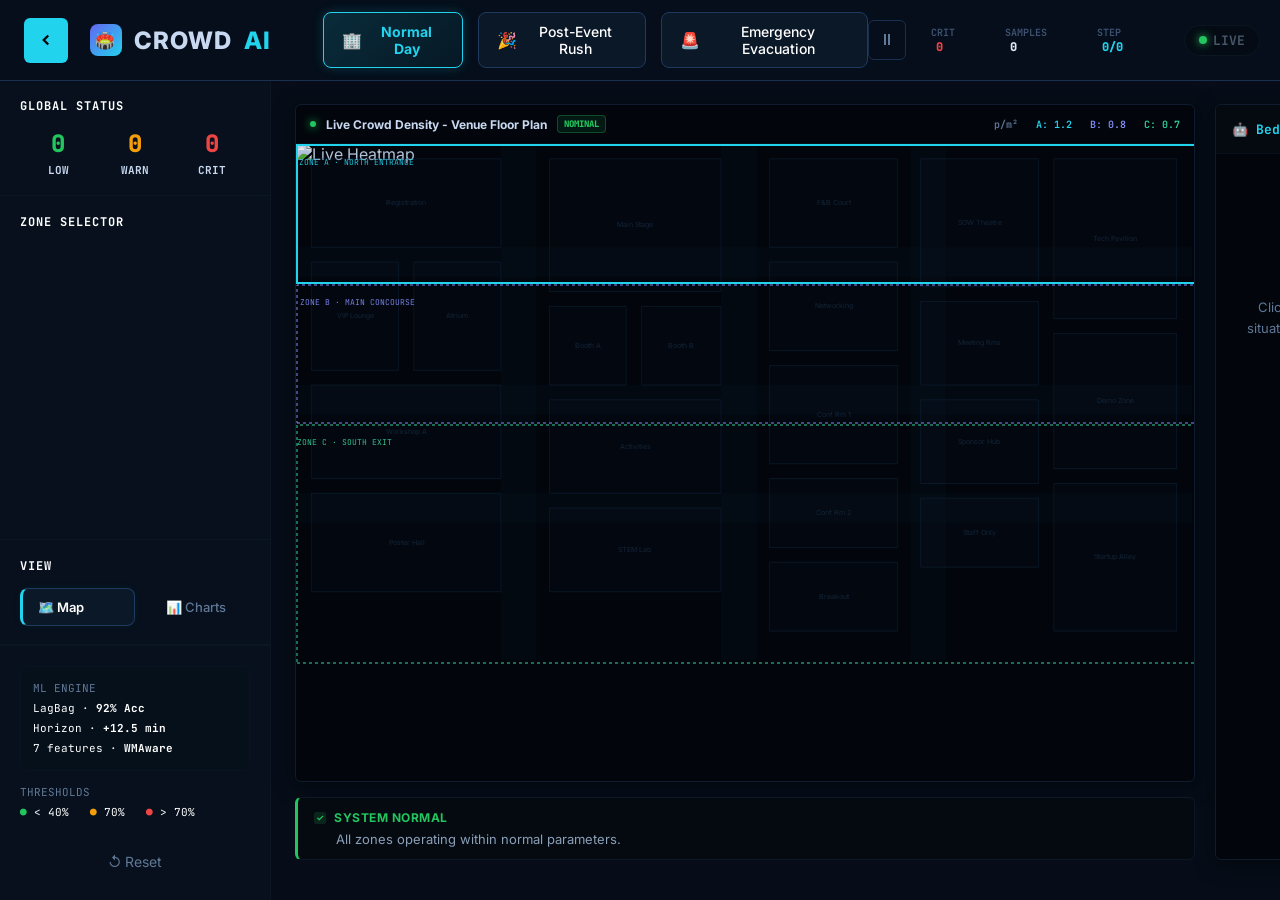
==== static/index.html @ 2c4a00a9 "feat: Add Bedrock AI Synthesis interface and finalize FastAPI UI" ====
<!DOCTYPE html>
<html lang="en">

<head>
    <meta charset="UTF-8">
    <meta name="viewport" content="width=device-width, initial-scale=1.0">
    <title>CrowdAI — Control Room</title>
    <link rel="stylesheet" href="/static/css/style.css">
    <link
        href="https://fonts.googleapis.com/css2?family=Inter:wght@400;500;600;700;800&family=JetBrains+Mono:wght@400;600;800&display=swap"
        rel="stylesheet">
    <script src="https://cdn.plot.ly/plotly-2.32.0.min.js" charset="utf-8"></script>
</head>

<body>
    <!-- Top Navigation -->
    <nav class="cr-nav">
        <!-- Left Section -->
        <div class="nav-left">
            <button class="btn-icon" id="btn-sidebar-toggle">
                <svg id="sidebar-icon" width="18" height="18" viewBox="0 0 24 24" fill="none" stroke="currentColor"
                    stroke-width="3">
                    <polyline points="15 18 9 12 15 6"></polyline>
                </svg>
            </button>
            <div class="cr-logo">
                <div class="cr-logo-icon">🏟️</div>
                CROWD<span style="color:#22D3EE;">AI</span>
            </div>
            <div class="scenario-selector">
                <button class="nav-scenario active" data-scenario="🏢 Normal Day"><span class="s-icon">🏢</span> Normal
                    Day</button>
                <button class="nav-scenario" data-scenario="🎉 Post-Event Rush"><span class="s-icon">🎉</span>
                    Post-Event Rush</button>
                <button class="nav-scenario" data-scenario="🚨 Emergency Evacuation"><span class="s-icon">🚨</span>
                    Emergency Evacuation</button>
            </div>
        </div>

        <!-- Right Section -->
        <div class="nav-right">
            <button class="btn-pause" id="btn-toggle">⏸</button>
            <div class="nav-stat">CRIT <b id="nav-crit" style="color:#EF4444">0</b></div>
            <div class="nav-stat">SAMPLES <b id="nav-samples" style="color:#e2e8f0">0</b></div>
            <div class="nav-stat">STEP <b id="nav-step" style="color:#22D3EE">0/0</b></div>
            <div class="live-pill">
                <span class="dot-live" id="live-indicator"></span> <span id="nav-live-text">LIVE</span>
            </div>
        </div>
    </nav>

    <div class="app-container">
        <!-- Sidebar -->
        <aside class="sidebar" id="main-sidebar">
            <div class="sidebar-section">
                <h3>GLOBAL STATUS</h3>
                <div class="global-status-row">
                    <div class="gs-item">
                        <div class="gs-val" id="gs-low" style="color:#22C55E">0</div>
                        <div class="gs-lbl">LOW</div>
                    </div>
                    <div class="gs-item">
                        <div class="gs-val" id="gs-warn" style="color:#F59E0B">0</div>
                        <div class="gs-lbl">WARN</div>
                    </div>
                    <div class="gs-item">
                        <div class="gs-val" id="gs-crit" style="color:#EF4444">0</div>
                        <div class="gs-lbl">CRIT</div>
                    </div>
                </div>
            </div>

            <div class="sidebar-section" style="flex:1;">
                <h3>ZONE SELECTOR</h3>
                <div id="zone-cards-wrapper">
                    <!-- Javascript populates zone cards -->
                </div>
            </div>

            <div class="sidebar-section">
                <h3>VIEW</h3>
                <div class="view-toggle">
                    <button class="view-btn active" data-view="map">🗺️ Map</button>
                    <button class="view-btn" data-view="charts">📊 Charts</button>
                </div>
            </div>

            <div class="sidebar-footer">
                <div class="ml-footer">
                    <span style="color:#607898">ML ENGINE</span><br>
                    LagBag · <b>92% Acc</b><br>
                    Horizon · <b>+12.5 min</b><br>
                    7 features · <b>WMAware</b>
                </div>
                <div class="thresholds">
                    <span style="color:#607898">THRESHOLDS</span><br>
                    <span style="color:#22C55E">●</span> &lt; 40% &nbsp;
                    <span style="color:#F59E0B">●</span> 70% &nbsp;
                    <span style="color:#EF4444">●</span> &gt; 70%
                </div>
                <button class="btn-reset" onclick="resetSimulation()">↺ Reset</button>
            </div>
        </aside>

        <!-- Main Content -->
        <main class="main-content">
            <!-- Map View -->
            <div id="view-map" class="view-container active" style="flex-direction: row; gap: 20px;">
                <!-- Left Column -->
                <div style="flex: 0 0 900px; display: flex; flex-direction: column;">
                    <div class="hmap-card" style="margin-bottom: 0;">
                        <div class="hmap-hdr">
                            <div style="display:flex;align-items:center;gap:10px;font-size:12px;font-weight:700;">
                                <span class="dot-live" style="width:6px;height:6px;"></span>
                                Live Crowd Density - Venue Floor Plan
                                <span id="map-status-badge" class="badge">NOMINAL</span>
                            </div>
                            <div style="font-family:'JetBrains Mono';font-size:10px;color:#607898;font-weight:600;">
                                p/m² &nbsp;
                                <span style="color:#22D3EE">A: <span id="map-z1">1.2</span></span> &nbsp;
                                <span style="color:#818CF8">B: <span id="map-z2">0.8</span></span> &nbsp;
                                <span style="color:#34D399">C: <span id="map-z3">0.7</span></span>
                            </div>
                        </div>
                        <div class="hmap-body">
                            <img id="heatmap-img" src="" alt="Live Heatmap">
                            <div id="map-plotly"></div>
                        </div>
                    </div>

                    <div class="system-status-banner" id="system-banner" style="margin-top: 15px;">
                        <div style="display:flex;align-items:center;gap:8px;margin-bottom:6px;">
                            <div class="checkbox-mock checked">✓</div>
                            <b id="banner-title" style="color:#22C55E;font-size:12px;letter-spacing:0.5px;">SYSTEM NORMAL</b>
                        </div>
                        <div id="banner-desc" style="color:#8a9fb8;font-size:13px;margin-left:22px;">All zones operating within normal parameters.</div>
                    </div>
                </div>

                <!-- Right Column (AI Overview) -->
                <div class="ai-panel">
                    <div class="ai-panel-hdr">
                        <div style="display:flex;align-items:center;gap:8px;">
                            <span>🤖</span> Bedrock AI Synthesis
                        </div>
                        <button id="btn-refresh-ai" class="btn-icon-small" title="Generate New Overview">↻ Run</button>
                    </div>
                    <div class="ai-panel-body" id="ai-overview-text">
                        <div style="text-align: center; color: #607898; margin-top: 60px;">
                            <div style="font-size: 32px; margin-bottom: 16px;">🧠</div>
                            Click <b>Run</b> to synthesize a real-time situation report using <b>Claude 3 Haiku</b>.
                        </div>
                    </div>
                </div>
            </div>

            <!-- Charts View -->
            <div id="view-charts" class="view-container" style="display:none;">
                <div class="zone-tabs" id="zone-tabs">
                    <button class="zone-tab active" data-zone="Zone_A"><span class="play-icon">▶</span> North</button>
                    <button class="zone-tab" data-zone="Zone_B">Main</button>
                    <button class="zone-tab" data-zone="Zone_C">South</button>
                </div>

                <div class="charts-title-row">
                    <span class="title-bar"></span>
                    Analytics — <span id="charts-zone-title"
                        style="color:#e2e8f0;margin-left:8px;font-weight:600;">North Entrance</span>
                </div>

                <div class="charts-grid-top">
                    <div class="chart-card">
                        <div class="chart-hdr">
                            <div><span class="chart-lbl">DENSITY</span> <span class="chart-unit">p/m²</span></div>
                            <div class="chart-val" id="cv-density" style="color:#EF4444">0.00</div>
                        </div>
                        <div id="chart-density" class="plotly-container"></div>
                    </div>
                    <div class="chart-card">
                        <div class="chart-hdr">
                            <div><span class="chart-lbl">VELOCITY</span> <span class="chart-unit">m/s</span></div>
                            <div class="chart-val" id="cv-velocity" style="color:#F59E0B">0.00</div>
                        </div>
                        <div id="chart-velocity" class="plotly-container"></div>
                    </div>
                    <div class="chart-card">
                        <div class="chart-hdr">
                            <div><span class="chart-lbl">HEADCOUNT</span></div>
                            <div class="chart-val" id="cv-headcount" style="color:#22D3EE">0.00</div>
                        </div>
                        <div id="chart-headcount" class="plotly-container"></div>
                    </div>
                </div>

                <div class="charts-title-row" style="margin-top:10px;">
                    <span class="title-bar" style="background:#c084fc;"></span>
                    AI Prediction — <span style="color:#e2e8f0;margin-left:8px;font-weight:600;">Horizon Forecast</span>
                </div>

                <div class="charts-grid-top" style="grid-template-columns: repeat(2, 1fr);">
                    <div class="chart-card">
                        <div class="chart-hdr">
                            <div><span class="chart-lbl">TIME TO CONGESTION</span> <span class="chart-unit">min</span>
                            </div>
                            <div class="chart-val" id="cv-time" style="color:#c084fc">--</div>
                        </div>
                        <div id="chart-time" class="plotly-container"></div>
                    </div>
                    <div class="chart-card">
                        <div class="chart-hdr">
                            <div><span class="chart-lbl">AI RISK PROBABILITY</span> <span class="chart-unit">%</span>
                            </div>
                            <div class="chart-val" id="cv-prob" style="color:#F59E0B">0.0%</div>
                        </div>
                        <div id="chart-prob" class="plotly-container"></div>
                    </div>
                </div>


            </div>
        </main>
    </div>

    <script src="/static/js/script.js"></script>
</body>

</html>
---- static/css/style.css ----
/* ── Base ── */
:root {
    --bg-main: #060d18;
    --bg-nav: rgba(7,16,28,0.85);
    --bg-sidebar: #07101c;
    --bg-card: #0a1420;
    --border: #1a3050;
    --border-soft: #0a1622;
    --text-main: #c8d8f0;
    --text-muted: #607898;
    --cyan: #22D3EE;
    --indigo: #818CF8;
    --green: #22C55E;
    --yellow: #F59E0B;
    --red: #EF4444;
}

body {
    background: var(--bg-main);
    color: var(--text-main);
    font-family: 'Inter', system-ui, sans-serif;
    margin: 0;
    padding: 0;
    display: flex;
    flex-direction: column;
    height: 100vh;
    overflow: hidden; /* Prevent body scroll */
}

::-webkit-scrollbar{width:4px;height:4px}
::-webkit-scrollbar-track{background:var(--bg-main)}
::-webkit-scrollbar-thumb{background:#0f1e30;border-radius:2px}

/* ── Top Navigation ── */
.cr-nav {
    position: fixed; top: 0; left: 0; right: 0; height: 80px;
    background: var(--bg-nav); backdrop-filter: blur(12px);
    border-bottom: 1px solid var(--border); z-index: 100;
    padding: 0 20px 0 24px; display: flex; align-items: center; justify-content: space-between;
}

.nav-left { display: flex; align-items: center; gap: 12px; }
.btn-icon {
    width: 45px; height: 45px; border-radius: 6px; 
    background: var(--cyan); border: none; cursor: pointer;
    display: flex; align-items: center; justify-content: center; color: black;
}
.cr-logo {
    display: flex; align-items: center; gap: 12px;
    font-size: 24px; font-weight: 800; letter-spacing: 1px;
    margin-right: 30px; margin-left: 10px;
}
.cr-logo-icon {
    width:32px; height:32px; border-radius:8px;
    background:linear-gradient(135deg,#6366F1,#22D3EE);
    display:flex; align-items:center; justify-content:center; font-size:16px;
}

.scenario-selector {
    display: flex; gap: 15px; margin-left: 10px;
}
.nav-scenario {
    background: #0b1828; border: 1px solid #1e3a5f; color: #fff;
    padding: 10px 18px; border-radius: 8px; font-size: 14px; font-weight: 500;
    cursor: pointer; transition: all 0.2s ease; display: flex; align-items: center; gap: 8px;
    font-family: 'Inter', sans-serif;
}
.nav-scenario:hover {
    background: #13253f; border-color: #2d528b;
}
.nav-scenario.active {
    background: linear-gradient(135deg, rgba(34,211,238,0.15), rgba(34,211,238,0.05));
    border-color: var(--cyan); color: var(--cyan); font-weight: 700;
    box-shadow: 0 0 12px rgba(34,211,238,0.2);
}
.s-icon { font-size: 16px; }

.nav-right { display: flex; align-items: center; gap: 15px; }
.btn-pause {
    width: 40px; height: 40px; border-radius: 6px;
    background: transparent; border: 1px solid var(--border); color: var(--text-muted);
    font-size: 16px; cursor: pointer; transition: 0.2s; display: flex; align-items: center; justify-content: center;
}
.btn-pause:hover { color: #fff; border-color: var(--cyan); background: rgba(34,211,238,0.1); }
.nav-stat { font-size: 10px; color: #3d5070; font-family: 'JetBrains Mono', monospace; margin: 0 10px; font-weight: 700; }
.nav-stat b { font-weight: 800; font-size: 12px; margin-left: 5px; }
.live-pill {
    display: flex; align-items: center; gap: 6px;
    background: #050b14; border: 1px solid #0a1622;
    border-radius: 24px; padding: 6px 14px;
    font-size: 13px; font-weight: 700; color: #475569;
    font-family: 'JetBrains Mono', monospace; margin-left: 10px;
}

/* ── App Container ── */
.app-container {
    display: flex; margin-top: 80px; height: calc(100vh - 80px); width: 100%;
}

/* ── Sidebar ── */
.sidebar {
    width: 270px; min-width: 270px; background: var(--bg-sidebar); border-right: 1px solid var(--border-soft);
    display: flex; flex-direction: column; overflow-y: auto; overflow-x: hidden;
    transition: margin-left 0.3s cubic-bezier(0.4, 0, 0.2, 1);
}
.sidebar.collapsed {
    margin-left: -270px; /* Hide completely */
}

.sidebar-section {
    padding: 18px 20px; border-bottom: 1px solid var(--border-soft);
}
.sidebar-section h3 {
    margin: 0 0 14px 0; color: #fff; font-size: 12px; text-transform: uppercase;
    letter-spacing: 1px; font-family: 'JetBrains Mono', monospace; font-weight: 700;
}

.global-status-row {
    display: flex; justify-content: space-between; align-items: center; text-align: center;
}
.gs-item { flex: 1; }
.gs-val { font-family: 'JetBrains Mono', monospace; font-size: 24px; font-weight: 800; }
.gs-lbl { font-size: 11px; color: var(--text-main); font-family: 'JetBrains Mono', monospace; font-weight: bold; margin-top: 4px; }

/* Zone Cards */
.zcard {
    background: #06101a; border: 1px solid #0a1420; border-radius: 8px;
    padding: 12px 14px; margin-bottom: 15px; cursor: pointer; transition: all 0.2s;
}
.zcard:hover { border-color: #3d5070; background: #0b1828; }
.zcard.active { border-color: var(--cyan); background: #0e1829; box-shadow: 0 0 0 1px var(--cyan); }

.zcard-hdr { display: flex; justify-content: space-between; align-items: center; margin-bottom: 10px; }
.zcard-title { display: flex; align-items: center; gap: 8px; font-weight: 500; font-size: 13px; color: #e2e8f0; }
.zcard-badge { padding: 2px 6px; border-radius: 4px; font-size: 8px; font-weight: 700; font-family: 'JetBrains Mono', monospace; border: 1px solid transparent; }

.zcard-metrics { display: flex; justify-content: space-between; }
.zcard-mblock { display: flex; flex-direction: column; }
.zcard-mlbl { font-size: 8px; font-weight: 600; color: var(--text-muted); font-family: 'JetBrains Mono', monospace; text-transform: uppercase; margin-bottom: 4px; }
.zcard-mval { font-size: 13px; font-weight: 700; font-family: 'JetBrains Mono', monospace; color: #fff; display: flex; align-items: baseline; gap: 3px; }
.zcard-munit { font-size: 8px; color: var(--text-muted); font-weight: 400; }

.map-pin {
    margin-left: 20px; font-size: 12px; color: var(--text-muted);
    display: flex; align-items: center; gap: 6px; margin-top: -5px; font-weight: 500;
}
.map-pin-icon { color: #f43f5e; font-size: 14px; }

/* View Toggle */
.view-toggle {
    display: flex; gap: 8px;
}
.view-btn {
    flex: 1; background: transparent; border: 1px solid transparent; color: var(--text-muted);
    padding: 10px; border-radius: 8px; font-size: 13px; font-weight: 500; font-family: 'Inter', sans-serif;
    cursor: pointer; transition: all 0.2s; text-align: center;
}
.view-btn.active {
    background: #0b1828; border: 1px solid #1e3a5f; border-left: 3px solid var(--cyan);
    color: #fff; pointer-events: none;
    font-weight: 600; text-align: left; padding-left: 15px; box-shadow: 0 0 10px rgba(34,211,238,0.05);
}
.view-btn:not(.active):hover { background: rgba(255,255,255,0.05); color: #fff; border-color: transparent; }

.sidebar-footer { padding: 20px; border-top: 1px solid var(--border-soft); }
.ml-footer {
    background: #06101a; border: 1px solid #0a1420; border-radius: 8px; padding: 12px;
    font-size: 11px; color: #fff; font-family: 'JetBrains Mono', monospace; line-height: 1.8; margin-bottom: 12px;
}
.thresholds {
    font-size: 11px; color: #fff; font-family: 'JetBrains Mono', monospace; line-height: 1.8; margin-bottom: 20px;
}
.btn-reset {
    width: 100%; display: flex; justify-content: center; align-items: center; gap: 8px;
    background: transparent; border: none; color: var(--text-muted); font-size: 14px; font-family: 'Inter', sans-serif; padding: 10px; cursor: pointer; transition: 0.2s;
}
.btn-reset:hover { color: #fff; }

/* ── Main Content ── */
.main-content {
    flex: 1; padding: 24px 24px 40px 24px; overflow-y: auto; background: var(--bg-main);
}
.view-container { display: none; height: 100%; flex-direction: column; padding-bottom: 20px;}
.view-container.active { display: flex; }

/* Map View */
.hmap-card {
    background: #02060c; border: 1px solid #0f1c2d; border-radius: 6px; overflow: hidden; flex: 1; display: flex; flex-direction: column; margin-bottom: 15px; box-shadow: 0 4px 20px rgba(0,0,0,0.5);
}
.hmap-hdr {
    padding: 10px 14px; border-bottom: 1px solid #07101a; display: flex; align-items: center; justify-content: space-between;
}
.badge {
    background: rgba(34,197,94,0.1); border: 1px solid rgba(34,197,94,0.3); color: #22c55e;
    font-size: 9px; font-weight: 800; font-family: 'JetBrains Mono', monospace; padding: 2px 6px; border-radius: 4px;
}
.badge.red { background: rgba(239,68,68,0.1); border-color: rgba(239,68,68,0.3); color: #ef4444; }
.badge.yellow { background: rgba(245,158,11,0.1); border-color: rgba(245,158,11,0.3); color: #f59e0b; }

.hmap-body {
    position: relative; 
    width: 100%; 
    height: 100%; /* Will take up the rest of the flex card */
    min-height: 520px; /* Match new canvas size */
    overflow: hidden;
}
#heatmap-img {
    position: absolute;
    top: 0; left: 0;
    width: 900px; height: 520px;
    z-index: 1; /* Below plotly */
    opacity: 0.9;
}
#map-plotly {
    position: absolute;
    top: 0; left: 0;
    width: 900px; height: 520px;
    z-index: 2; /* Above heatmap */
}

.system-status-banner {
    background: #050a11; border: 1px solid #0c1825; border-left: 3px solid var(--green);
    border-radius: 6px; padding: 12px 16px; margin-top: auto;
}
.checkbox-mock {
    width: 12px; height: 12px; border-radius: 2px; background: rgba(34,197,94,0.15);
    display: flex; align-items: center; justify-content: center; color: #22c55e; font-size: 9px; font-weight: bold;
}

/* Charts View */
.zone-tabs { display: flex; gap: 8px; margin-bottom: 6px; }
.zone-tab {
    flex: 1; background: #0b1828; border: 1px solid #1e3a5f; color: var(--text-muted);
    padding: 12px; border-radius: 8px; font-size: 14px; font-weight: 500; font-family: 'Inter', sans-serif;
    cursor: pointer; transition: all 0.2s; display: flex; align-items: center; justify-content: center; gap: 8px;
}
.zone-tab:hover { background: #13253f; border-color: #2d528b; color: #fff; }
.zone-tab.active {
    background: transparent; color: #e2e8f0; border-color: var(--cyan); box-shadow: inset 0 0 0 1px var(--cyan); font-weight: 600;
}
.play-icon { font-size: 10px; color: var(--cyan); display: none; }
.zone-tab.active .play-icon { display: inline-block; }

.charts-title-row {
    font-family: 'JetBrains Mono', monospace; font-size: 13px; color: #607898;
    display: flex; align-items: center; margin: 15px 0 20px 0;
}
.title-bar { width: 4px; height: 16px; background: var(--cyan); margin-right: 10px; border-radius: 2px; }

.charts-grid-top {
    display: grid; grid-template-columns: repeat(3, minmax(0, 1fr)); gap: 16px; margin-bottom: 20px; width: 100%;
}
.charts-grid-bottom {
    display: grid; grid-template-columns: repeat(2, 1fr); gap: 16px; margin-bottom: 20px;
}

.chart-card {
    background: #07101c; border: 1px solid #1a3050; border-radius: 10px;
    padding: 16px 16px 8px 16px; display: flex; flex-direction: column; width: 100%; box-sizing: border-box;
}
.chart-card.wide { padding: 16px; }
.chart-hdr {
    display: flex; justify-content: space-between; align-items: flex-start; margin-bottom: 10px;
}
.chart-lbl {
    font-size: 10px; font-weight: 700; color: var(--text-muted); text-transform: uppercase;
    letter-spacing: 1px; font-family: 'JetBrains Mono', monospace;
}
.chart-val {
    font-size: 16px; font-weight: 800; font-family: 'JetBrains Mono', monospace;
    font-variant-numeric: tabular-nums; line-height: 1;
}
.chart-unit { font-size: 9px; color: #3d5070; margin-left: 4px; font-family: 'JetBrains Mono', monospace; }

.plotly-container { height: 120px; width: 100%; }
.plotly-container.wide-plot { height: 180px; }

/* Animations */
@keyframes blink { 0%,100%{opacity:1} 50%{opacity:.15} }
.dot-live { display:inline-block; width:8px; height:8px; border-radius:50%; background:var(--green); transition: 0.3s; box-shadow: 0 0 8px var(--green); }
.dot-live.blink { animation: blink 1.8s infinite; }
.dot-paused { display:inline-block; width:8px; height:8px; border-radius:50%; background:#3d5070; transition: 0.3s; box-shadow: none; }

/* AI Panel (Right Column beside Map) */
.ai-panel {
    background: #02060c;
    border: 1px solid #0f1c2d;
    border-radius: 6px;
    flex: 1;
    display: flex;
    flex-direction: column;
    overflow: hidden;
    box-shadow: 0 4px 20px rgba(0,0,0,0.5);
    min-width: 300px;
}
.ai-panel-hdr {
    padding: 12px 16px;
    border-bottom: 1px solid #07101a;
    display: flex;
    align-items: center;
    justify-content: space-between;
    font-size: 13px;
    font-weight: 700;
    color: #22D3EE;
    font-family: 'JetBrains Mono', monospace;
    background: #050a11;
}
.ai-panel-body {
    padding: 16px;
    font-size: 13px;
    color: #c8d8f0;
    line-height: 1.6;
    overflow-y: auto;
    flex: 1;
    font-family: 'Inter', sans-serif;
}
.btn-icon-small {
    background: transparent;
    border: 1px solid #1a3050;
    color: var(--text-muted);
    border-radius: 4px;
    cursor: pointer;
    padding: 4px 10px;
    transition: 0.2s;
    font-size: 11px;
    font-weight: 600;
    font-family: 'Inter', sans-serif;
}
.btn-icon-small:hover {
    background: rgba(34,211,238,0.1);
    color: var(--cyan);
    border-color: var(--cyan);
}
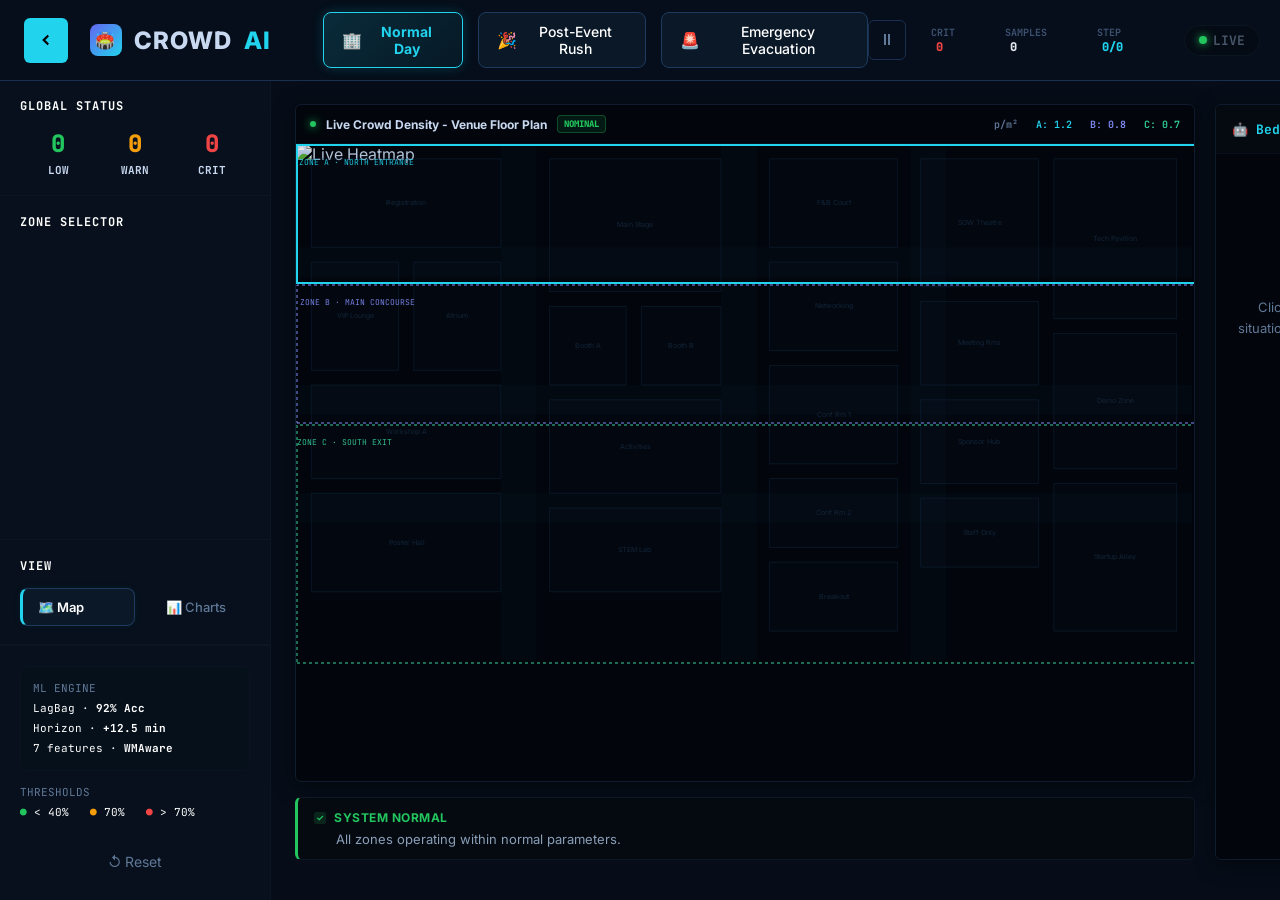
==== commit e5e3938f: "feat: implement smart auto-refresh for AI overview and update placeholder" ====
--- a/static/index.html
+++ b/static/index.html
@@ -148,7 +148,7 @@
                     <div class="ai-panel-body" id="ai-overview-text">
                         <div style="text-align: center; color: #607898; margin-top: 60px;">
                             <div style="font-size: 32px; margin-bottom: 16px;">🧠</div>
-                            Click <b>Run</b> to synthesize a real-time situation report using <b>Claude 3 Haiku</b>.
+                            Click <b>Run</b> to synthesize a real-time situation report using <b>Amazon Nova Lite</b>.
                         </div>
                     </div>
                 </div>
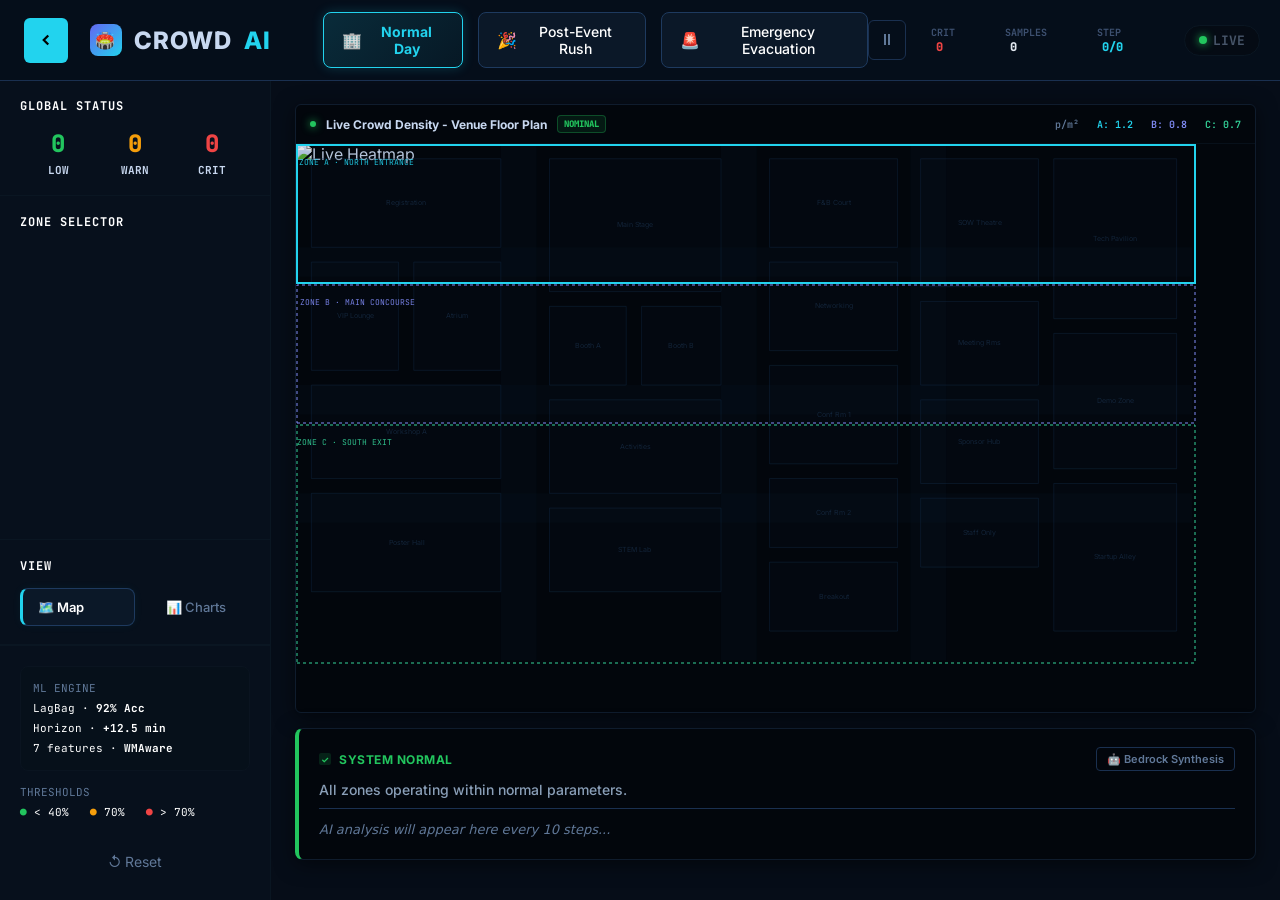
==== commit 7e84f7e8: "feat: integrate AI overview into main status banner for unified visibility" ====
--- a/static/index.html
+++ b/static/index.html
@@ -106,8 +106,8 @@
         <main class="main-content">
             <!-- Map View -->
             <div id="view-map" class="view-container active" style="flex-direction: row; gap: 20px;">
-                <!-- Left Column -->
-                <div style="flex: 0 0 900px; display: flex; flex-direction: column;">
+                <!-- Main Column (Map + AI Stat Banner) -->
+                <div style="flex: 1; display: flex; flex-direction: column;">
                     <div class="hmap-card" style="margin-bottom: 0;">
                         <div class="hmap-hdr">
                             <div style="display:flex;align-items:center;gap:10px;font-size:12px;font-weight:700;">
@@ -128,27 +128,19 @@
                         </div>
                     </div>
 
-                    <div class="system-status-banner" id="system-banner" style="margin-top: 15px;">
-                        <div style="display:flex;align-items:center;gap:8px;margin-bottom:6px;">
-                            <div class="checkbox-mock checked">✓</div>
-                            <b id="banner-title" style="color:#22C55E;font-size:12px;letter-spacing:0.5px;">SYSTEM NORMAL</b>
-                        </div>
-                        <div id="banner-desc" style="color:#8a9fb8;font-size:13px;margin-left:22px;">All zones operating within normal parameters.</div>
-                    </div>
-                </div>
-
-                <!-- Right Column (AI Overview) -->
-                <div class="ai-panel">
-                    <div class="ai-panel-hdr">
-                        <div style="display:flex;align-items:center;gap:8px;">
-                            <span>🤖</span> Bedrock AI Synthesis
-                        </div>
-                        <button id="btn-refresh-ai" class="btn-icon-small" title="Generate New Overview">↻ Run</button>
-                    </div>
-                    <div class="ai-panel-body" id="ai-overview-text">
-                        <div style="text-align: center; color: #607898; margin-top: 60px;">
-                            <div style="font-size: 32px; margin-bottom: 16px;">🧠</div>
-                            Click <b>Run</b> to synthesize a real-time situation report using <b>Amazon Nova Lite</b>.
+                    <div class="system-status-banner" id="system-banner" style="margin-top: 15px; display: flex; flex-direction: column; gap: 10px;">
+                        <div style="display:flex; align-items:center; justify-content:space-between;">
+                            <div style="display:flex;align-items:center;gap:8px;">
+                                <div class="checkbox-mock checked">✓</div>
+                                <b id="banner-title" style="color:#22C55E;font-size:12px;letter-spacing:0.5px;">SYSTEM NORMAL</b>
+                            </div>
+                            <button id="btn-refresh-ai" class="btn-icon-small" title="Force AI Refresh">🤖 Bedrock Synthesis</button>
+                        </div>
+                        <div id="banner-desc" style="color:#8a9fb8;font-size:14px; font-weight: 500; border-bottom: 1px solid #1a3050; padding-bottom: 10px;">All zones operating within normal parameters.</div>
+                        
+                        <!-- Integrated AI Reporting Section -->
+                        <div id="ai-overview-text" style="font-size: 13px; line-height: 1.6; color: #c8d8f0; min-height: 20px;">
+                            <span style="color: #607898; font-style: italic;">AI analysis will appear here every 10 steps...</span>
                         </div>
                     </div>
                 </div>
--- a/static/css/style.css
+++ b/static/css/style.css
@@ -219,8 +219,9 @@
 }
 
 .system-status-banner {
-    background: #050a11; border: 1px solid #0c1825; border-left: 3px solid var(--green);
-    border-radius: 6px; padding: 12px 16px; margin-top: auto;
+    background: #02060c; border: 1px solid #0f1c2d; border-left: 4px solid var(--green);
+    border-radius: 8px; padding: 18px 20px; margin-top: auto;
+    box-shadow: 0 4px 20px rgba(0,0,0,0.5);
 }
 .checkbox-mock {
     width: 12px; height: 12px; border-radius: 2px; background: rgba(34,197,94,0.15);
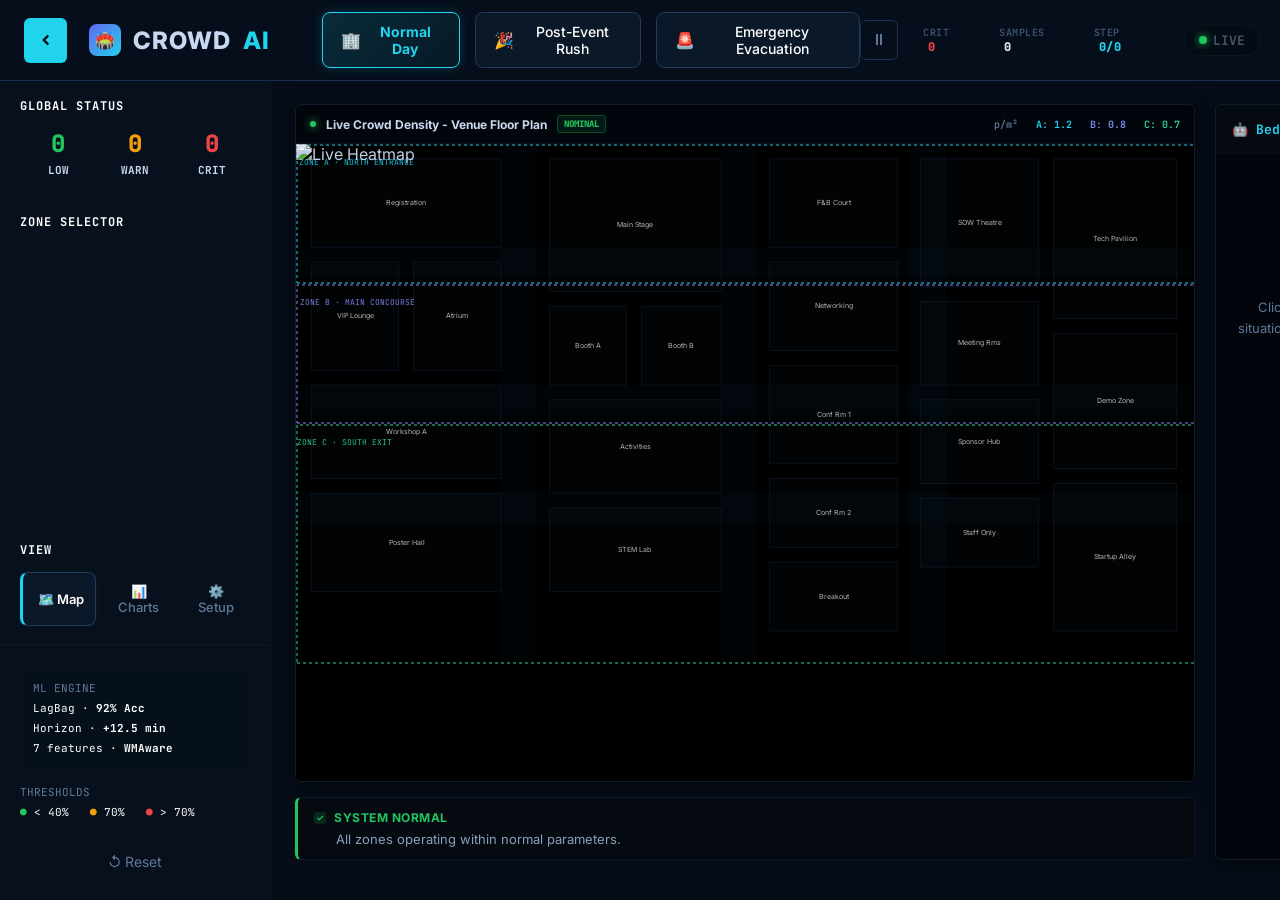
==== commit 5c7bcbd9: "feat: optimize heatmap visibility and blueprint contrast for custom zone builder - Adjusted _MAX_DEN" ====
--- a/static/index.html
+++ b/static/index.html
@@ -10,7 +10,106 @@
         href="https://fonts.googleapis.com/css2?family=Inter:wght@400;500;600;700;800&family=JetBrains+Mono:wght@400;600;800&display=swap"
         rel="stylesheet">
     <script src="https://cdn.plot.ly/plotly-2.32.0.min.js" charset="utf-8"></script>
+    <style>
+        /* Setup Page Polished Styles */
+        #view-setup { 
+            font-family: 'Inter', sans-serif !important; 
+        }
+
+        /* Technical Headers (JetBrains Mono) */
+        .setup-step-hdr, 
+        .step-number, 
+        .zone-item, 
+        .chart-lbl, 
+        .chart-val, 
+        .nav-stat,
+        #zone-list-container div:first-child { 
+            font-family: 'JetBrains Mono', monospace !important; 
+            letter-spacing: 0.5px !important;
+        }
+
+        .setup-step-card {
+            background: #07101c !important;
+            border: 1px solid #1a3050 !important;
+            border-radius: 12px !important;
+            padding: 24px !important;
+            box-shadow: 0 10px 30px rgba(0,0,0,0.5) !important;
+        }
+
+        .setup-step-hdr {
+            color: #fff !important;
+            font-size: 11px !important;
+            text-transform: uppercase !important;
+            font-weight: 700 !important;
+        }
+
+        .step-number {
+            background: #22D3EE !important;
+            color: #000 !important;
+            font-weight: 800 !important;
+            font-size: 10px !important;
+        }
+
+        .btn-setup-primary {
+            background: #22C55E !important;
+            color: #000 !important;
+            border: none !important;
+            border-radius: 8px !important;
+            font-weight: 800 !important;
+            padding: 14px !important;
+            font-family: 'Inter', sans-serif !important;
+            text-transform: uppercase !important;
+            letter-spacing: 0.5px !important;
+            cursor: pointer !important;
+            transition: all 0.2s ease !important;
+        }
+        
+        .btn-setup-secondary {
+            background: #0b1828 !important;
+            border: 1px solid #1e3a5f !important;
+            color: #fff !important;
+            border-radius: 8px !important;
+            padding: 12px !important;
+            font-family: 'Inter', sans-serif !important;
+            cursor: pointer !important;
+            font-weight: 600 !important;
+        }
+
+        .upload-zone {
+            border: 1px solid transparent !important; /* No persistent ring */
+            background: rgba(7, 16, 28, 0.6) !important;
+            color: #22D3EE !important;
+            border-radius: 10px !important;
+            outline: none !important;
+            transition: all 0.3s ease !important;
+            box-shadow: inset 0 0 10px rgba(0,0,0,0.5) !important;
+        }
+        
+        .upload-zone:hover {
+            background: rgba(34, 211, 238, 0.08) !important;
+            border-color: #22D3EE !important;
+            box-shadow: 0 0 15px rgba(34, 211, 238, 0.2), inset 0 0 5px rgba(34, 211, 238, 0.1) !important;
+        }
+
+        #input-map-upload {
+            outline: none !important;
+        }
+
+        .zone-item {
+            background: rgba(255,255,255,0.03) !important;
+            border: 1px solid rgba(255,255,255,0.05) !important;
+            color: #fff !important;
+            font-weight: 600 !important;
+            font-size: 11px !important;
+        }
+
+        .instruction-item span:last-child {
+            font-size: 12px !important;
+            color: #607898 !important;
+        }
+    </style>
 </head>
+
 
 <body>
     <!-- Top Navigation -->
@@ -82,6 +181,7 @@
                 <div class="view-toggle">
                     <button class="view-btn active" data-view="map">🗺️ Map</button>
                     <button class="view-btn" data-view="charts">📊 Charts</button>
+                    <button class="view-btn" data-view="setup">⚙️ Setup</button>
                 </div>
             </div>
 
@@ -106,8 +206,8 @@
         <main class="main-content">
             <!-- Map View -->
             <div id="view-map" class="view-container active" style="flex-direction: row; gap: 20px;">
-                <!-- Main Column (Map + AI Stat Banner) -->
-                <div style="flex: 1; display: flex; flex-direction: column;">
+                <!-- Left Column -->
+                <div style="flex: 0 0 900px; display: flex; flex-direction: column;">
                     <div class="hmap-card" style="margin-bottom: 0;">
                         <div class="hmap-hdr">
                             <div style="display:flex;align-items:center;gap:10px;font-size:12px;font-weight:700;">
@@ -128,19 +228,27 @@
                         </div>
                     </div>
 
-                    <div class="system-status-banner" id="system-banner" style="margin-top: 15px; display: flex; flex-direction: column; gap: 10px;">
-                        <div style="display:flex; align-items:center; justify-content:space-between;">
-                            <div style="display:flex;align-items:center;gap:8px;">
-                                <div class="checkbox-mock checked">✓</div>
-                                <b id="banner-title" style="color:#22C55E;font-size:12px;letter-spacing:0.5px;">SYSTEM NORMAL</b>
-                            </div>
-                            <button id="btn-refresh-ai" class="btn-icon-small" title="Force AI Refresh">🤖 Bedrock Synthesis</button>
-                        </div>
-                        <div id="banner-desc" style="color:#8a9fb8;font-size:14px; font-weight: 500; border-bottom: 1px solid #1a3050; padding-bottom: 10px;">All zones operating within normal parameters.</div>
-                        
-                        <!-- Integrated AI Reporting Section -->
-                        <div id="ai-overview-text" style="font-size: 13px; line-height: 1.6; color: #c8d8f0; min-height: 20px;">
-                            <span style="color: #607898; font-style: italic;">AI analysis will appear here every 10 steps...</span>
+                    <div class="system-status-banner" id="system-banner" style="margin-top: 15px;">
+                        <div style="display:flex;align-items:center;gap:8px;margin-bottom:6px;">
+                            <div class="checkbox-mock checked">✓</div>
+                            <b id="banner-title" style="color:#22C55E;font-size:12px;letter-spacing:0.5px;">SYSTEM NORMAL</b>
+                        </div>
+                        <div id="banner-desc" style="color:#8a9fb8;font-size:13px;margin-left:22px;">All zones operating within normal parameters.</div>
+                    </div>
+                </div>
+
+                <!-- Right Column (AI Overview) -->
+                <div class="ai-panel">
+                    <div class="ai-panel-hdr">
+                        <div style="display:flex;align-items:center;gap:8px;">
+                            <span>🤖</span> Bedrock AI Synthesis
+                        </div>
+                        <button id="btn-refresh-ai" class="btn-icon-small" title="Generate New Overview">↻ Run</button>
+                    </div>
+                    <div class="ai-panel-body" id="ai-overview-text">
+                        <div style="text-align: center; color: #607898; margin-top: 60px;">
+                            <div style="font-size: 32px; margin-bottom: 16px;">🧠</div>
+                            Click <b>Run</b> to synthesize a real-time situation report using <b>Amazon Nova Lite</b>.
                         </div>
                     </div>
                 </div>
@@ -210,9 +318,104 @@
 
 
             </div>
+
+            <!-- Setup View (Zone Builder) -->
+            <div id="view-setup" class="view-container" style="display:none; padding:20px; flex-direction:column; gap:20px; overflow-y:auto;">
+                <div class="charts-title-row">
+                    <span class="title-bar" style="background:var(--yellow);"></span>
+                    Layout Configurator — <span style="color:#e2e8f0;margin-left:8px;font-weight:600;">Custom Zone Mapping</span>
+                </div>
+
+                <div style="display:flex; gap:24px; flex:1; align-items: flex-start;">
+                    <!-- Canvas Drawing Area -->
+                    <div style="flex:1; display:flex; flex-direction:column; gap:12px;">
+                        <div class="canvas-container">
+                            <div style="position:relative; background:#07111E; border-radius:8px; overflow:hidden; border: 1px solid rgba(255,255,255,0.05);">
+                                <canvas id="builder-canvas" width="900" height="520" style="width:100%; display:block; cursor:crosshair;"></canvas>
+                                <div id="builder-hint" style="position:absolute;top:50%;left:50%;transform:translate(-50%,-50%);color:var(--text-muted);font-size:14px;pointer-events:none;text-align:center; display: flex; flex-direction: column; gap: 15px; align-items: center;">
+                                    <div style="font-size: 40px; opacity: 0.5;">🖼️</div>
+                                    <div>Upload a venue blueprint to start drawing</div>
+                                </div>
+                            </div>
+                        </div>
+                        <div style="display: flex; justify-content: space-between; align-items: center; padding: 0 10px;">
+                            <div style="font-size:11px;color:var(--text-muted); display: flex; align-items: center; gap: 6px;">
+                                <span style="color:var(--cyan)">ℹ</span> Click and drag on the map to define rectangular safety zones.
+                            </div>
+                            <button id="btn-clear-zones" class="btn-setup-secondary btn-setup-danger" style="padding: 6px 12px; font-size: 11px;">
+                                🗑️ Clear All
+                            </button>
+                        </div>
+                    </div>
+
+                    <!-- Controls Panel -->
+                    <div style="width:320px; display:flex; flex-direction:column; gap:16px;">
+                        <!-- Step 1 -->
+                        <div class="setup-step-card">
+                            <div class="setup-step-hdr">
+                                <span class="step-number">1</span>
+                                <span>Upload Blueprint</span>
+                            </div>
+                            <label class="upload-zone">
+                                <span style="font-size: 24px;">📁</span>
+                                <span style="font-size: 13px; font-weight: 600; color: var(--cyan);">Choose Image File</span>
+                                <span style="font-size: 10px; color: var(--text-muted);">PNG, JPG or SVG</span>
+                                <input type="file" id="input-map-upload" accept="image/*" style="display:none;">
+                            </label>
+                        </div>
+
+                        <!-- Step 2 -->
+                        <div class="setup-step-card">
+                            <div class="setup-step-hdr">
+                                <span class="step-number">2</span>
+                                <span>Draw Zones</span>
+                            </div>
+                            <ul class="instruction-list">
+                                <li class="instruction-item">
+                                    <span class="instruction-icon">🖱️</span>
+                                    <span>Click and drag to draw a rectangle on the map.</span>
+                                </li>
+                                <li class="instruction-item">
+                                    <span class="instruction-icon">⌨️</span>
+                                    <span>Name the zone when prompted (e.g. Zone A).</span>
+                                </li>
+                                <li class="instruction-item">
+                                    <span class="instruction-icon">🔄</span>
+                                    <span>Repeat for all required areas.</span>
+                                </li>
+                            </ul>
+                        </div>
+
+                        <!-- Step 3 -->
+                        <div class="setup-step-card">
+                            <div class="setup-step-hdr">
+                                <span class="step-number">3</span>
+                                <span>Finalize Layout</span>
+                            </div>
+                            <div id="zone-list-container" style="margin-bottom: 8px;">
+                                <div style="font-size: 11px; color: var(--text-muted); margin-bottom: 8px; text-transform: uppercase; letter-spacing: 0.5px;">Active Zones</div>
+                                <div id="zone-list" style="min-height: 40px; max-height: 150px; overflow-y: auto; padding-right: 5px;">
+                                    <div style="font-size:11px; color:var(--text-muted); font-style: italic;">No zones defined yet.</div>
+                                </div>
+                            </div>
+                            
+                            <div style="display: flex; flex-direction: column; gap: 10px; margin-top: 5px;">
+                                <button id="btn-save-config" class="btn-setup-primary">
+                                    <span>💾</span> SAVE & APPLY CONFIG
+                                </button>
+                                <button id="btn-reset-config" class="btn-setup-secondary">
+                                    <span>↩️</span> Reset to Defaults
+                                </button>
+                            </div>
+                        </div>
+                    </div>
+                </div>
+            </div>
+
         </main>
     </div>
 
+    <script src="/static/js/zone_builder.js"></script>
     <script src="/static/js/script.js"></script>
 </body>
 
--- a/static/css/style.css
+++ b/static/css/style.css
@@ -203,25 +203,27 @@
     height: 100%; /* Will take up the rest of the flex card */
     min-height: 520px; /* Match new canvas size */
     overflow: hidden;
+    background: #000; /* Dark base for blueprint transparency and heatmap glow */
 }
 #heatmap-img {
     position: absolute;
     top: 0; left: 0;
     width: 900px; height: 520px;
-    z-index: 1; /* Below plotly */
-    opacity: 0.9;
+    z-index: 10; /* Bring to top */
+    opacity: 0.95; /* High opacity for vibrancy */
+    pointer-events: none;
+    mix-blend-mode: screen; /* Glow effect on dark backgrounds */
 }
 #map-plotly {
     position: absolute;
     top: 0; left: 0;
     width: 900px; height: 520px;
-    z-index: 2; /* Above heatmap */
+    z-index: 5; /* Below heatmap but above base background */
 }
 
 .system-status-banner {
-    background: #02060c; border: 1px solid #0f1c2d; border-left: 4px solid var(--green);
-    border-radius: 8px; padding: 18px 20px; margin-top: auto;
-    box-shadow: 0 4px 20px rgba(0,0,0,0.5);
+    background: #050a11; border: 1px solid #0c1825; border-left: 3px solid var(--green);
+    border-radius: 6px; padding: 12px 16px; margin-top: auto;
 }
 .checkbox-mock {
     width: 12px; height: 12px; border-radius: 2px; background: rgba(34,197,94,0.15);
@@ -332,3 +334,168 @@
     color: var(--cyan);
     border-color: var(--cyan);
 }
+
+/* ── Setup View (Zone Builder) ── */
+.setup-step-card {
+    background: #07101c;
+    border: 1px solid var(--border);
+    border-radius: 10px;
+    padding: 20px;
+    display: flex;
+    flex-direction: column;
+    gap: 15px;
+    box-shadow: 0 4px 15px rgba(0,0,0,0.3);
+}
+
+.setup-step-hdr {
+    display: flex;
+    align-items: center;
+    gap: 12px;
+    font-size: 11px;
+    font-weight: 700;
+    color: #fff;
+    text-transform: uppercase;
+    letter-spacing: 1px;
+    font-family: 'JetBrains Mono', monospace;
+    margin-bottom: 5px;
+}
+
+.step-number {
+    width: 22px;
+    height: 22px;
+    background: var(--cyan);
+    color: #000;
+    border-radius: 50%;
+    display: flex;
+    align-items: center;
+    justify-content: center;
+    font-size: 10px;
+    font-weight: 900;
+}
+
+.upload-zone {
+    border: 1px dashed var(--border);
+    background: rgba(7, 16, 28, 0.5);
+    border-radius: 8px;
+    padding: 30px 20px;
+    text-align: center;
+    cursor: pointer;
+    transition: all 0.3s ease;
+    display: flex;
+    flex-direction: column;
+    align-items: center;
+    gap: 12px;
+}
+
+.upload-zone:hover {
+    background: rgba(34, 211, 238, 0.05);
+    border-color: var(--cyan);
+}
+
+.instruction-list {
+    list-style: none;
+    padding: 0;
+    margin: 0;
+    display: flex;
+    flex-direction: column;
+    gap: 12px;
+}
+
+.instruction-item {
+    display: flex;
+    gap: 12px;
+    font-size: 11px;
+    color: var(--text-muted);
+    line-height: 1.5;
+    font-family: 'Inter', sans-serif;
+}
+
+.instruction-icon {
+    color: var(--cyan);
+    font-size: 14px;
+    min-width: 14px;
+    display: flex;
+    align-items: center;
+    justify-content: center;
+}
+
+.zone-item {
+    background: #0b1828;
+    border: 1px solid var(--border-soft);
+    border-radius: 8px;
+    padding: 12px 14px;
+    display: flex;
+    justify-content: space-between;
+    align-items: center;
+    font-size: 12px;
+    margin-bottom: 10px;
+    font-family: 'JetBrains Mono', monospace;
+}
+
+.btn-setup-primary {
+    background: var(--green);
+    color: #000;
+    border: none;
+    border-radius: 8px;
+    padding: 14px;
+    font-weight: 800;
+    font-size: 13px;
+    cursor: pointer;
+    transition: all 0.2s cubic-bezier(0.4, 0, 0.2, 1);
+    display: flex;
+    align-items: center;
+    justify-content: center;
+    gap: 10px;
+    font-family: 'Inter', sans-serif;
+    text-transform: uppercase;
+    letter-spacing: 0.5px;
+}
+
+.btn-setup-primary:hover {
+    background: #fff;
+    transform: translateY(-2px);
+    box-shadow: 0 4px 15px rgba(34, 197, 94, 0.3);
+}
+
+.btn-setup-secondary {
+    background: #0b1828;
+    border: 1px solid #1e3a5f;
+    color: #fff;
+    border-radius: 8px;
+    padding: 12px;
+    font-size: 12px;
+    font-weight: 500;
+    cursor: pointer;
+    transition: all 0.2s ease;
+    display: flex;
+    align-items: center;
+    justify-content: center;
+    gap: 8px;
+    font-family: 'Inter', sans-serif;
+}
+
+.btn-setup-secondary:hover {
+    background: #13253f;
+    border-color: #2d528b;
+    color: #fff;
+}
+
+.btn-setup-danger {
+    color: var(--text-muted);
+    border: 1px solid var(--border);
+    background: transparent;
+}
+
+.btn-setup-danger:hover {
+    background: rgba(239, 68, 68, 0.1);
+    border-color: var(--red);
+    color: var(--red);
+}
+
+.canvas-container {
+    padding: 15px;
+    background: #02060c;
+    border: 1px solid #0f1c2d;
+    border-radius: 12px;
+    box-shadow: 0 8px 30px rgba(0,0,0,0.4);
+}
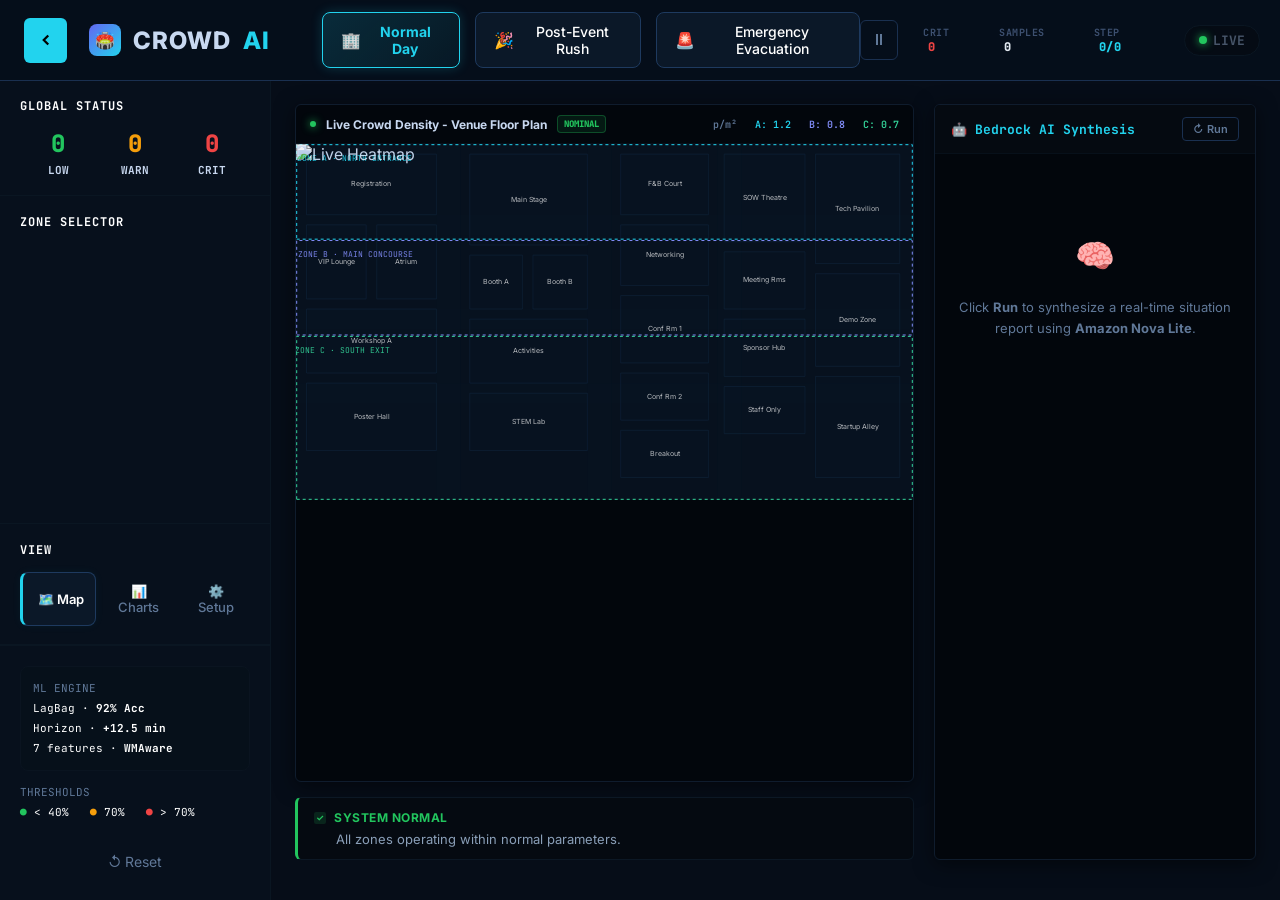
==== commit 8a2fa6e4: "Final Production Release: Refined UI layout, Mobile Guard App standalone portal, and AWS App Runner " ====
--- a/static/index.html
+++ b/static/index.html
@@ -207,7 +207,7 @@
             <!-- Map View -->
             <div id="view-map" class="view-container active" style="flex-direction: row; gap: 20px;">
                 <!-- Left Column -->
-                <div style="flex: 0 0 900px; display: flex; flex-direction: column;">
+                <div style="flex: 1; display: flex; flex-direction: column; min-width: 0;">
                     <div class="hmap-card" style="margin-bottom: 0;">
                         <div class="hmap-hdr">
                             <div style="display:flex;align-items:center;gap:10px;font-size:12px;font-weight:700;">
@@ -332,6 +332,15 @@
                         <div class="canvas-container">
                             <div style="position:relative; background:#07111E; border-radius:8px; overflow:hidden; border: 1px solid rgba(255,255,255,0.05);">
                                 <canvas id="builder-canvas" width="900" height="520" style="width:100%; display:block; cursor:crosshair;"></canvas>
+                                <!-- Zone Naming Popover -->
+                                <div id="zone-namer-popover" style="display:none; position:absolute; background:#0f1c2d; border:1px solid var(--cyan); border-radius:8px; padding:12px; box-shadow:0 8px 24px rgba(0,0,0,0.6); z-index:1000; width:220px; flex-direction:column; gap:8px;">
+                                    <div style="font-size:10px; color:var(--cyan); font-weight:700; font-family:'JetBrains Mono';">NEW ZONE NAME</div>
+                                    <input type="text" id="input-zone-name" placeholder="e.g. Zone A" style="background:#050a11; border:1px solid #1a3050; color:#fff; border-radius:4px; padding:8px; font-size:12px; font-family:'Inter'; outline:none; width: 100%; box-sizing: border-box;">
+                                    <div style="display:flex; gap:6px;">
+                                        <button id="btn-confirm-zone" style="flex:1; background:var(--green); color:#000; border:none; border-radius:4px; padding:6px; font-weight:700; font-size:10px; cursor:pointer;">CONFIRM</button>
+                                        <button id="btn-cancel-zone" style="flex:1; background:transparent; border:1px solid #1a3050; color:var(--text-muted); border-radius:4px; padding:6px; font-weight:700; font-size:10px; cursor:pointer;">CANCEL</button>
+                                    </div>
+                                </div>
                                 <div id="builder-hint" style="position:absolute;top:50%;left:50%;transform:translate(-50%,-50%);color:var(--text-muted);font-size:14px;pointer-events:none;text-align:center; display: flex; flex-direction: column; gap: 15px; align-items: center;">
                                     <div style="font-size: 40px; opacity: 0.5;">🖼️</div>
                                     <div>Upload a venue blueprint to start drawing</div>
@@ -415,8 +424,8 @@
         </main>
     </div>
 
-    <script src="/static/js/zone_builder.js"></script>
-    <script src="/static/js/script.js"></script>
+    <script src="/static/js/zone_builder.js?v=2"></script>
+    <script src="/static/js/script.js?v=2"></script>
 </body>
 
 </html>
--- a/static/css/style.css
+++ b/static/css/style.css
@@ -198,26 +198,25 @@
 .badge.yellow { background: rgba(245,158,11,0.1); border-color: rgba(245,158,11,0.3); color: #f59e0b; }
 
 .hmap-body {
-    position: relative; 
-    width: 100%; 
-    height: 100%; /* Will take up the rest of the flex card */
-    min-height: 520px; /* Match new canvas size */
+    position: relative;
+    width: 100%;
+    aspect-ratio: 900 / 520;
+    background: #07111e;
     overflow: hidden;
-    background: #000; /* Dark base for blueprint transparency and heatmap glow */
 }
 #heatmap-img {
     position: absolute;
     top: 0; left: 0;
-    width: 900px; height: 520px;
-    z-index: 10; /* Bring to top */
-    opacity: 0.95; /* High opacity for vibrancy */
+    width: 100%; height: 100%;
+    z-index: 10;
+    opacity: 0.95;
     pointer-events: none;
-    mix-blend-mode: screen; /* Glow effect on dark backgrounds */
+    mix-blend-mode: screen;
 }
 #map-plotly {
     position: absolute;
     top: 0; left: 0;
-    width: 900px; height: 520px;
+    width: 100%; height: 100%;
     z-index: 5; /* Below heatmap but above base background */
 }
 
@@ -289,12 +288,11 @@
     background: #02060c;
     border: 1px solid #0f1c2d;
     border-radius: 6px;
-    flex: 1;
+    flex: 0 0 320px;
     display: flex;
     flex-direction: column;
     overflow: hidden;
     box-shadow: 0 4px 20px rgba(0,0,0,0.5);
-    min-width: 300px;
 }
 .ai-panel-hdr {
     padding: 12px 16px;
